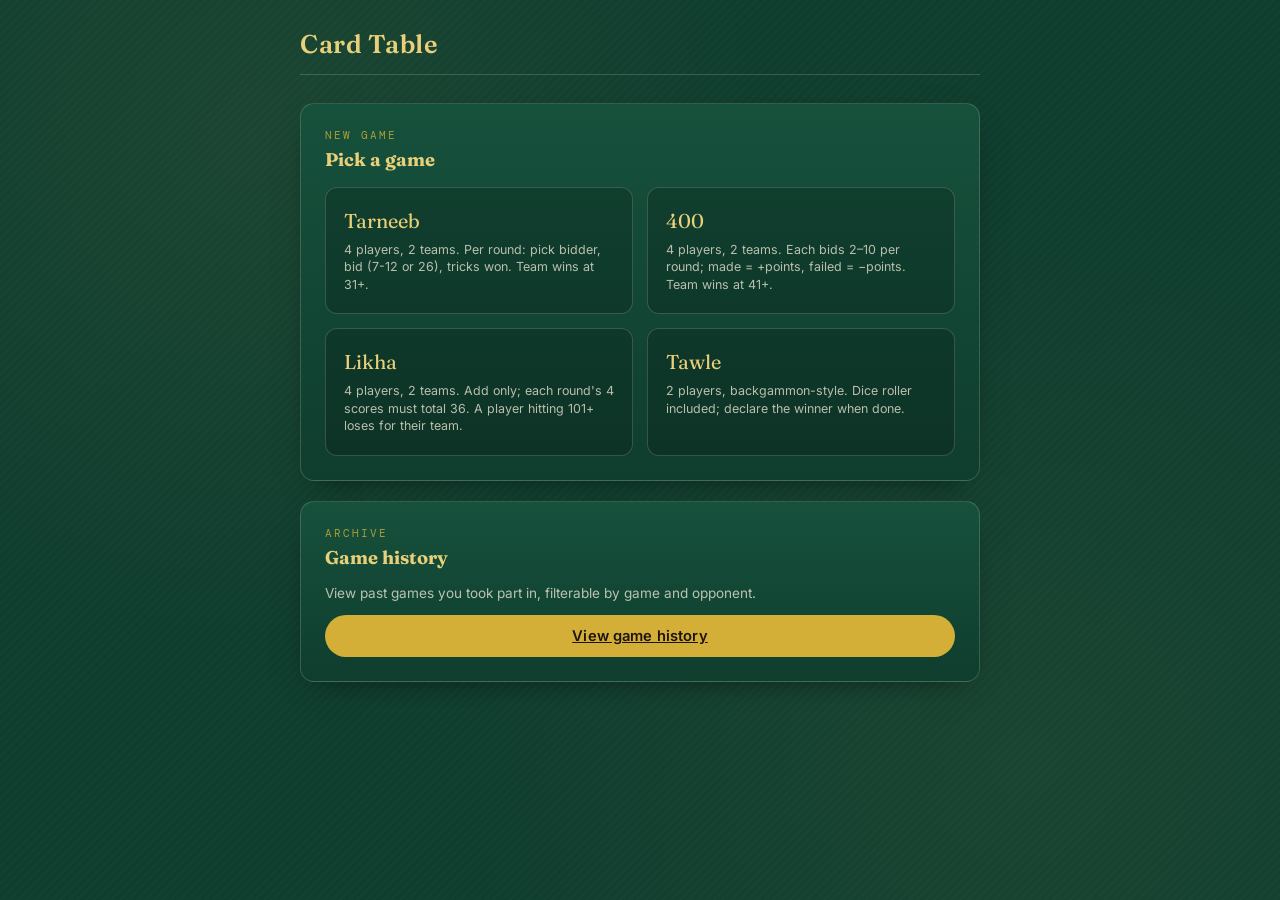
==== app.html @ 03819f8d "Update app.html" ====
<!DOCTYPE html>
<html lang="en">
<head>
<meta charset="UTF-8">
<meta name="viewport" content="width=device-width, initial-scale=1.0">
<title>Card Table</title>
<link rel="preconnect" href="https://fonts.googleapis.com">
<link href="https://fonts.googleapis.com/css2?family=Fraunces:wght@500;600;700&family=Inter:wght@400;500;600;700&family=DM+Mono:wght@400;500&display=swap" rel="stylesheet">
<link rel="icon" type="image/svg+xml" href="favicon.svg">
<link rel="stylesheet" href="style.css">
</head>
<body>
<div class="wrap">
  <div class="brand">
    <h1>Card Table</h1>
    <div class="user-chip" id="userChip"></div>
  </div>

  <div class="panel">
    <p class="eyebrow">New game</p>
    <h2 style="margin-top:0;">Pick a game</h2>
    <div class="game-grid">
      <a class="game-card" href="game.html?type=tarneeb">
        <div class="gname">Tarneeb</div>
        <div class="grule">4 players, 2 teams. Per round: pick bidder, bid (7-12 or 26), tricks won. Team wins at 31+.</div>
      </a>
      <a class="game-card" href="game.html?type=400">
        <div class="gname">400</div>
        <div class="grule">4 players, 2 teams. Each bids 2–10 per round; made = +points, failed = −points. Team wins at 41+.</div>
      </a>
      <a class="game-card" href="game.html?type=likha">
        <div class="gname">Likha</div>
        <div class="grule">4 players, 2 teams. Add only; each round's 4 scores must total 36. A player hitting 101+ loses for their team.</div>
      </a>
      <a class="game-card" href="game.html?type=tawle">
        <div class="gname">Tawle</div>
        <div class="grule">2 players, backgammon-style. Dice roller included; declare the winner when done.</div>
      </a>
    </div>
  </div>

  <div class="panel">
    <p class="eyebrow">Archive</p>
    <h2 style="margin-top:0;">Game history</h2>
    <p style="font-size:0.85rem; opacity:0.75; margin:0 0 14px;">
      View past games you took part in, filterable by game and opponent.
    </p>
    <div class="bottom-nav">
      <a class="btn full" href="history.html">View game history</a>
    </div>
  </div>
</div>

<script src="common.js"></script>
<script>
const session = requireLogin();
if (session) renderUserChip(session);
</script>
</body>
</html>
---- style.css ----
:root {
  --felt-dark: #0f3d2e;
  --felt: #16513c;
  --felt-light: #1f6b4c;
  --gold: #d4af37;
  --gold-soft: #e8cf7a;
  --cream: #f4ecd8;
  --ink: #1c1410;
  --ink-soft: #3a2f28;
  --red-chip: #b1473e;
  --line: rgba(244, 236, 216, 0.18);

  --font-display: "Fraunces", "Georgia", serif;
  --font-body: "Inter", -apple-system, sans-serif;
  --font-num: "DM Mono", "Courier New", monospace;
}

* { box-sizing: border-box; }

html, body {
  margin: 0;
  padding: 0;
  min-height: 100%;
  background: var(--felt-dark);
  background-image:
    radial-gradient(circle at 20% 15%, rgba(232, 207, 122, 0.06), transparent 40%),
    radial-gradient(circle at 80% 85%, rgba(232, 207, 122, 0.05), transparent 45%),
    repeating-linear-gradient(135deg, rgba(255,255,255,0.015) 0px, rgba(255,255,255,0.015) 2px, transparent 2px, transparent 6px);
  color: var(--cream);
  font-family: var(--font-body);
  -webkit-font-smoothing: antialiased;
}

a { color: inherit; }

.wrap {
  max-width: 720px;
  margin: 0 auto;
  padding: 28px 20px 60px;
  min-height: 100vh;
}

.brand {
  display: flex;
  align-items: baseline;
  justify-content: space-between;
  margin-bottom: 28px;
  padding-bottom: 14px;
  border-bottom: 1px solid var(--line);
}

.brand h1 {
  font-family: var(--font-display);
  font-weight: 600;
  font-size: 1.6rem;
  letter-spacing: 0.02em;
  margin: 0;
  color: var(--gold-soft);
}

.brand .suit {
  font-size: 1.1rem;
  opacity: 0.5;
  letter-spacing: 0.3em;
}

.user-chip {
  display: flex;
  align-items: center;
  gap: 10px;
  font-size: 0.85rem;
  color: var(--cream);
  flex-wrap: wrap;
  justify-content: flex-end;
}

.user-chip img {
  width: 32px; height: 32px;
  border-radius: 50%;
  border: 2px solid var(--gold);
  object-fit: cover;
}

.logout-link {
  font-size: 0.75rem;
  color: var(--gold-soft);
  text-decoration: none;
  border: 1px solid var(--line);
  padding: 4px 10px;
  border-radius: 999px;
  margin-left: 10px;
  transition: border-color .15s, color .15s;
}
.logout-link:hover { border-color: var(--gold); color: var(--gold); }

/* Cards / panels */
.panel {
  background: linear-gradient(180deg, var(--felt) 0%, var(--felt-dark) 100%);
  border: 1px solid var(--line);
  border-radius: 14px;
  padding: 24px;
  margin-bottom: 20px;
  box-shadow: 0 10px 30px -15px rgba(0,0,0,0.6);
}

.panel h2 {
  font-family: var(--font-display);
  font-size: 1.15rem;
  margin: 0 0 16px;
  color: var(--gold-soft);
  display: flex; align-items: center; gap: 10px;
}

.eyebrow {
  font-family: var(--font-num);
  font-size: 0.7rem;
  letter-spacing: 0.18em;
  text-transform: uppercase;
  color: var(--gold);
  opacity: 0.8;
  margin: 0 0 6px;
}

/* Forms */
label {
  display: block;
  font-size: 0.78rem;
  letter-spacing: 0.04em;
  color: var(--gold-soft);
  margin: 14px 0 6px;
}

input, select {
  width: 100%;
  background: rgba(0,0,0,0.25);
  border: 1px solid var(--line);
  border-radius: 8px;
  padding: 11px 12px;
  color: var(--cream);
  font-family: var(--font-body);
  font-size: 0.95rem;
  outline: none;
  transition: border-color .15s, background .15s;
}
input[type="radio"], input[type="checkbox"] {
  width: auto;
  padding: 0;
}
input:focus, select:focus {
  border-color: var(--gold);
  background: rgba(0,0,0,0.35);
}
input::placeholder { color: rgba(244,236,216,0.35); }

button, .btn {
  font-family: var(--font-body);
  font-weight: 600;
  font-size: 0.92rem;
  letter-spacing: 0.01em;
  padding: 12px 20px;
  border-radius: 999px;
  border: none;
  cursor: pointer;
  background: var(--gold);
  color: var(--ink);
  transition: transform .12s, box-shadow .12s, background .15s;
}
button:hover, .btn:hover { background: var(--gold-soft); transform: translateY(-1px); }
button:active, .btn:active { transform: translateY(0); }
button:focus-visible, .btn:focus-visible, a:focus-visible, input:focus-visible, select:focus-visible {
  outline: 2px solid var(--gold-soft);
  outline-offset: 2px;
}

button.secondary {
  background: transparent;
  color: var(--gold-soft);
  border: 1px solid var(--line);
}
button.secondary:hover { border-color: var(--gold); background: rgba(212,175,55,0.08); }

button.full, a.btn.full { width: 100%; text-align: center; }

.error {
  color: var(--red-chip);
  font-size: 0.85rem;
  margin-top: 10px;
  min-height: 1.2em;
}

/* Game picker */
.game-grid {
  display: grid;
  grid-template-columns: repeat(2, 1fr);
  gap: 14px;
}

.game-card {
  display: flex;
  flex-direction: column;
  align-items: flex-start;
  gap: 8px;
  padding: 20px 18px;
  border-radius: 12px;
  border: 1px solid var(--line);
  background: rgba(0,0,0,0.18);
  text-decoration: none;
  color: var(--cream);
  cursor: pointer;
  transition: border-color .15s, background .15s, transform .12s;
  text-align: left;
  font-family: var(--font-body);
}
.game-card:hover {
  border-color: var(--gold);
  background: rgba(212,175,55,0.08);
  transform: translateY(-2px);
}
.game-card .gname {
  font-family: var(--font-display);
  font-size: 1.25rem;
  color: var(--gold-soft);
}
.game-card .grule {
  font-size: 0.78rem;
  opacity: 0.75;
  line-height: 1.4;
}

/* Score ledger */
.ledger {
  border: 1px solid var(--line);
  border-radius: 10px;
  overflow: hidden;
}
.ledger table {
  width: 100%;
  border-collapse: collapse;
  font-family: var(--font-num);
}
.ledger th {
  font-family: var(--font-body);
  font-weight: 600;
  font-size: 0.8rem;
  letter-spacing: 0.03em;
  text-align: center;
  padding: 10px 6px;
  background: rgba(212,175,55,0.12);
  color: var(--gold-soft);
  border-bottom: 1px solid var(--line);
}
.ledger td {
  text-align: center;
  padding: 10px 6px;
  border-bottom: 1px solid var(--line);
  font-size: 1.05rem;
}
.ledger tr:last-child td { border-bottom: none; }
.ledger .total-row td {
  font-weight: 700;
  font-size: 1.25rem;
  color: var(--gold-soft);
  background: rgba(0,0,0,0.2);
  border-top: 2px solid var(--gold);
}
.ledger .row-num {
  font-family: var(--font-body);
  font-size: 0.75rem;
  opacity: 0.45;
}
.ledger .winner-cell { color: var(--gold-soft); }

.row-action {
  min-width: 32px;
  min-height: 32px;
  border-radius: 6px;
}
.row-action:hover { background: rgba(212,175,55,0.15) !important; }

.score-input-row {
  display: grid;
  grid-template-columns: 1fr 1fr;
  gap: 10px;
  margin-top: 14px;
}
.score-input-row.cols-4 {
  grid-template-columns: 1fr 1fr 1fr 1fr;
}
.score-input-row .field label { margin-top: 0; }

.team-label {
  font-family: var(--font-display);
  font-size: 1rem;
  color: var(--gold-soft);
  margin-bottom: 2px;
}
.team-sub {
  font-size: 0.75rem;
  opacity: 0.6;
  margin-bottom: 8px;
}

.banner {
  text-align: center;
  padding: 18px;
  border-radius: 10px;
  background: linear-gradient(135deg, rgba(212,175,55,0.18), rgba(212,175,55,0.05));
  border: 1px solid var(--gold);
  margin-bottom: 18px;
}
.banner .trophy { font-size: 1.8rem; }
.banner h3 {
  font-family: var(--font-display);
  margin: 6px 0 2px;
  font-size: 1.3rem;
  color: var(--gold-soft);
}

/* Dice (Tawle) */
.dice-area {
  display: flex;
  justify-content: center;
  gap: 28px;
  padding: 30px 0 18px;
}
.die {
  width: 84px; height: 84px;
  background: var(--cream);
  border-radius: 14px;
  display: grid;
  grid-template-columns: repeat(3, 1fr);
  grid-template-rows: repeat(3, 1fr);
  padding: 12px;
  box-shadow: 0 8px 18px -8px rgba(0,0,0,0.7), inset 0 0 0 2px rgba(0,0,0,0.05);
  transition: transform .5s cubic-bezier(.2,1.4,.4,1);
}
.die.rolling { animation: tumble .5s ease-in-out; }
@keyframes tumble {
  0% { transform: rotate(0deg) scale(1); }
  50% { transform: rotate(180deg) scale(1.08); }
  100% { transform: rotate(360deg) scale(1); }
}
@media (prefers-reduced-motion: reduce) {
  .die.rolling { animation: none; }
}
.pip {
  width: 12px; height: 12px;
  border-radius: 50%;
  background: var(--ink);
  align-self: center;
  justify-self: center;
  opacity: 0;
}
.pip.on { opacity: 1; }

.dice-sum {
  text-align: center;
  font-family: var(--font-display);
  font-size: 2rem;
  color: var(--gold-soft);
  margin-bottom: 6px;
}
.dice-double {
  text-align: center;
  font-size: 0.85rem;
  color: var(--gold);
  letter-spacing: 0.05em;
  min-height: 1.4em;
}

/* History list */
.hist-item {
  display: flex;
  justify-content: space-between;
  align-items: center;
  padding: 12px 0;
  border-bottom: 1px solid var(--line);
  font-size: 0.9rem;
}
.hist-item:last-child { border-bottom: none; }
.hist-item .hgame {
  font-family: var(--font-display);
  color: var(--gold-soft);
  font-size: 1rem;
}
.hist-item .hdate {
  font-size: 0.72rem;
  opacity: 0.55;
  font-family: var(--font-num);
}
.hist-item .hwinner {
  text-align: right;
  font-size: 0.85rem;
}
.hist-item .hloser {
  font-size: 0.72rem;
  opacity: 0.5;
  margin-top: 2px;
}

.empty-state {
  text-align: center;
  padding: 30px 10px;
  opacity: 0.6;
  font-size: 0.9rem;
}

.bottom-nav {
  display: flex;
  gap: 10px;
  margin-top: 8px;
}
.bottom-nav .btn { flex: 1; text-align: center; }

.token-note {
  font-size: 0.75rem;
  opacity: 0.6;
  margin-top: 8px;
  line-height: 1.5;
}

.tag {
  display: inline-block;
  font-size: 0.7rem;
  letter-spacing: 0.06em;
  text-transform: uppercase;
  padding: 3px 8px;
  border-radius: 999px;
  border: 1px solid var(--gold);
  color: var(--gold-soft);
}

@media (max-width: 420px) {
  .game-grid { grid-template-columns: 1fr; }
  .die { width: 64px; height: 64px; padding: 8px; }
  .score-input-row.cols-4 { grid-template-columns: 1fr 1fr; }
}
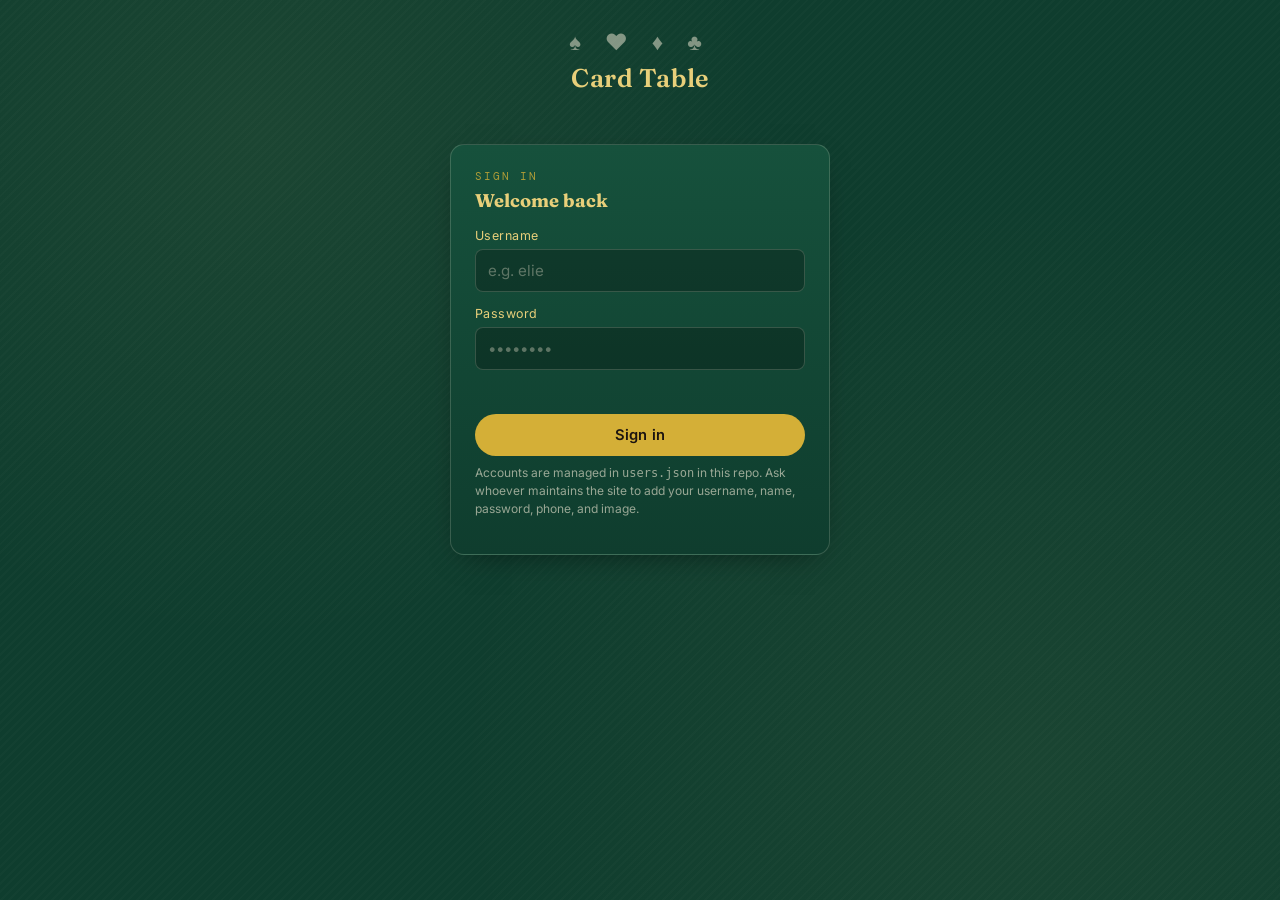
==== commit 03115d6e: "Update app.html" ====
--- a/app.html
+++ b/app.html
@@ -8,6 +8,26 @@
 <link href="https://fonts.googleapis.com/css2?family=Fraunces:wght@500;600;700&family=Inter:wght@400;500;600;700&family=DM+Mono:wght@400;500&display=swap" rel="stylesheet">
 <link rel="icon" type="image/svg+xml" href="favicon.svg">
 <link rel="stylesheet" href="style.css">
+<style>
+.live-badge {
+  display:inline-flex; align-items:center; gap:5px;
+  background:rgba(111,174,141,.15); border:1px solid #6fae8d;
+  color:#6fae8d; border-radius:20px; padding:3px 10px;
+  font-size:.72rem; font-weight:700; letter-spacing:.05em; text-transform:uppercase;
+}
+.live-dot { width:6px;height:6px;border-radius:50%;background:#6fae8d;animation:pulse 1.4s infinite; }
+@keyframes pulse{0%,100%{opacity:1}50%{opacity:.3}}
+
+.rejoin-card {
+  border:1px solid #6fae8d; border-radius:12px; padding:16px;
+  background:rgba(111,174,141,.06); margin-bottom:4px;
+  display:flex; align-items:center; justify-content:space-between; gap:12px;
+}
+.rejoin-card .rc-info { flex:1; min-width:0; }
+.rejoin-card .rc-type { font-size:.7rem; text-transform:uppercase; letter-spacing:.07em; opacity:.6; font-weight:600; margin-bottom:3px; }
+.rejoin-card .rc-players { font-size:.88rem; font-weight:600; white-space:nowrap; overflow:hidden; text-overflow:ellipsis; }
+.rejoin-card .rc-rounds { font-size:.72rem; opacity:.5; margin-top:2px; }
+</style>
 </head>
 <body>
 <div class="wrap">
@@ -16,6 +36,16 @@
     <div class="user-chip" id="userChip"></div>
   </div>
 
+  <!-- Active games panel — shown only if you have a live game -->
+  <div class="panel" id="activeGamesPanel" style="display:none;">
+    <p class="eyebrow">
+      <span class="live-badge"><span class="live-dot"></span>Live</span>
+    </p>
+    <h2 style="margin-top:8px;">Active game</h2>
+    <div id="activeGamesList"></div>
+  </div>
+
+  <!-- New game -->
   <div class="panel">
     <p class="eyebrow">New game</p>
     <h2 style="margin-top:0;">Pick a game</h2>
@@ -39,12 +69,11 @@
     </div>
   </div>
 
+  <!-- History -->
   <div class="panel">
     <p class="eyebrow">Archive</p>
     <h2 style="margin-top:0;">Game history</h2>
-    <p style="font-size:0.85rem; opacity:0.75; margin:0 0 14px;">
-      View past games you took part in, filterable by game and opponent.
-    </p>
+    <p style="font-size:.85rem;opacity:.75;margin:0 0 14px;">View past games you took part in, filterable by game and opponent.</p>
     <div class="bottom-nav">
       <a class="btn full" href="history.html">View game history</a>
     </div>
@@ -55,6 +84,57 @@
 <script>
 const session = requireLogin();
 if (session) renderUserChip(session);
+
+const myFirstName = (session.firstName||"").trim().toLowerCase();
+const myFullName  = `${session.firstName||""} ${session.lastName||""}`.trim().toLowerCase();
+
+function namesMatch(name) {
+  if (!name) return false;
+  const n = name.trim().toLowerCase();
+  return n === myFirstName || n === myFullName;
+}
+
+const TYPE_LABELS = { tarneeb:"Tarneeb", "400":"400", likha:"Likha", tawle:"Tawle" };
+
+async function checkActiveLiveGames() {
+  try {
+    const res  = await fetch(`${SHEET_API_URL}?action=getLiveGames`);
+    const data = await res.json();
+    if (!Array.isArray(data)) return;
+
+    const mine = data.filter(g =>
+      Array.isArray(g.players) && g.players.some(namesMatch)
+    );
+
+    if (mine.length === 0) return;
+
+    const panel = document.getElementById("activeGamesPanel");
+    const list  = document.getElementById("activeGamesList");
+    panel.style.display = "";
+    list.innerHTML = "";
+
+    mine.forEach(g => {
+      const players = g.players || [];
+      const rounds  = g.state && g.state.rounds ? g.state.rounds.length : 0;
+      const typeLabel = TYPE_LABELS[g.type] || g.type;
+
+      const card = document.createElement("div");
+      card.className = "rejoin-card";
+      card.innerHTML = `
+        <div class="rc-info">
+          <div class="rc-type">${typeLabel}</div>
+          <div class="rc-players">${players.slice(0,2).join(" & ")} vs ${players.slice(2,4).join(" & ")}</div>
+          <div class="rc-rounds">${rounds} round${rounds!==1?"s":""} played · started by ${g.startedBy}</div>
+        </div>
+        <a class="btn" href="game.html?type=${g.type}" style="white-space:nowrap;flex-shrink:0;">Rejoin ↗</a>`;
+      list.appendChild(card);
+    });
+  } catch(e) {
+    // silent — active games panel just won't show
+  }
+}
+
+checkActiveLiveGames();
 </script>
 </body>
 </html>
--- a/style.css
+++ b/style.css
@@ -435,3 +435,36 @@
   .die { width: 64px; height: 64px; padding: 8px; }
   .score-input-row.cols-4 { grid-template-columns: 1fr 1fr; }
 }
+
+/* ═══════════════════════════════════════════════════════
+   ADDITIONS — append these to the bottom of style.css
+   ═══════════════════════════════════════════════════════ */
+
+/* Player picker avatar in setup */
+.player-pick img {
+  display: block;
+}
+
+/* Guest slot buttons inside the <details> section */
+#guestSlotBtns button {
+  margin: 0;
+}
+
+/* Score FAB — make sure it's above everything except the modal */
+#scoreFab {
+  font-family: 'Inter', sans-serif;
+}
+
+/* History card hover on desktop */
+@media (hover: hover) {
+  .hist-card-header:hover .hc-chevron {
+    opacity: .8;
+  }
+}
+
+/* Prevent body scroll when modal is open on iOS */
+body.modal-open {
+  overflow: hidden;
+  position: fixed;
+  width: 100%;
+}
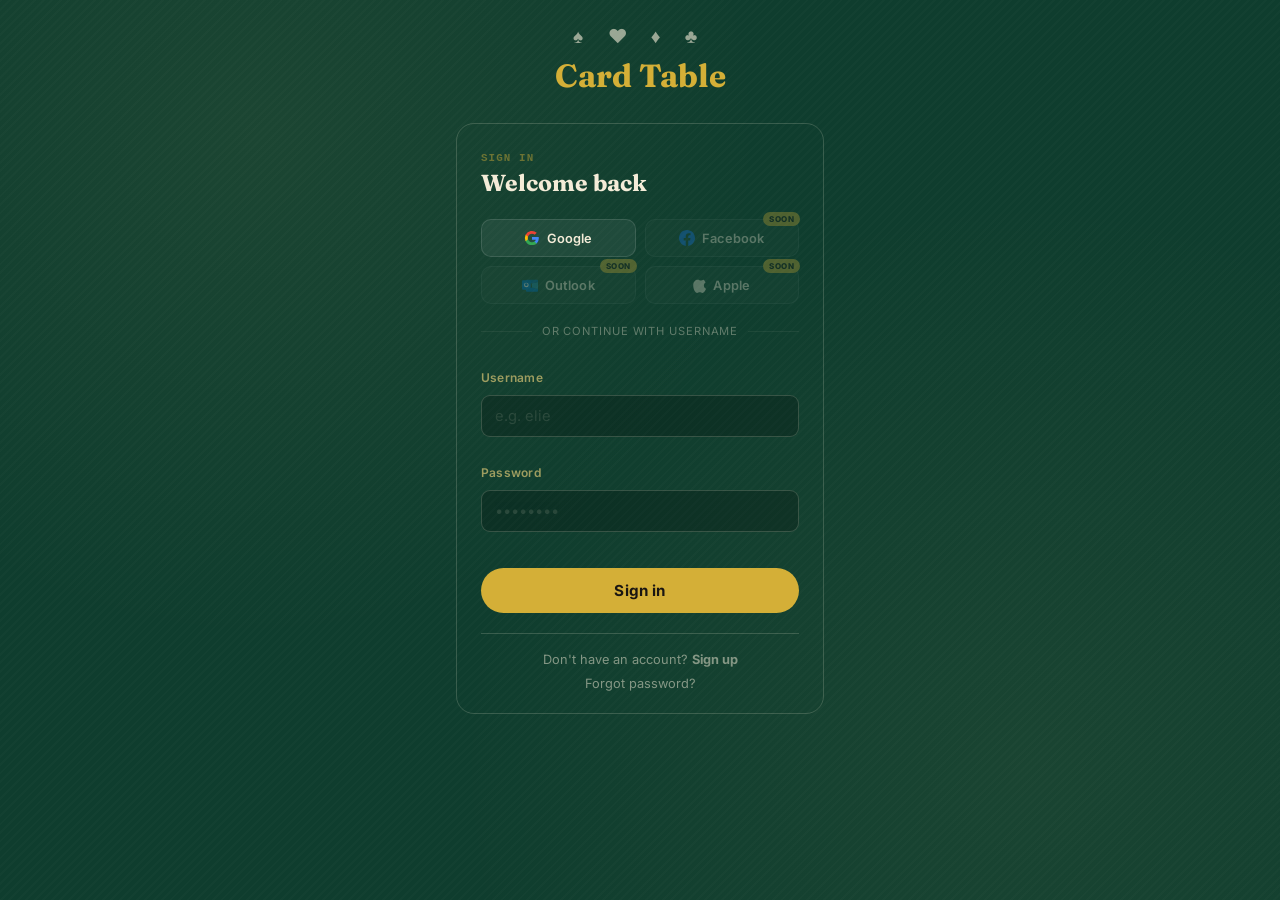
==== commit b43d82dd: "Update app.html" ====
--- a/style.css
+++ b/style.css
@@ -435,36 +435,3 @@
   .die { width: 64px; height: 64px; padding: 8px; }
   .score-input-row.cols-4 { grid-template-columns: 1fr 1fr; }
 }
-
-/* ═══════════════════════════════════════════════════════
-   ADDITIONS — append these to the bottom of style.css
-   ═══════════════════════════════════════════════════════ */
-
-/* Player picker avatar in setup */
-.player-pick img {
-  display: block;
-}
-
-/* Guest slot buttons inside the <details> section */
-#guestSlotBtns button {
-  margin: 0;
-}
-
-/* Score FAB — make sure it's above everything except the modal */
-#scoreFab {
-  font-family: 'Inter', sans-serif;
-}
-
-/* History card hover on desktop */
-@media (hover: hover) {
-  .hist-card-header:hover .hc-chevron {
-    opacity: .8;
-  }
-}
-
-/* Prevent body scroll when modal is open on iOS */
-body.modal-open {
-  overflow: hidden;
-  position: fixed;
-  width: 100%;
-}
